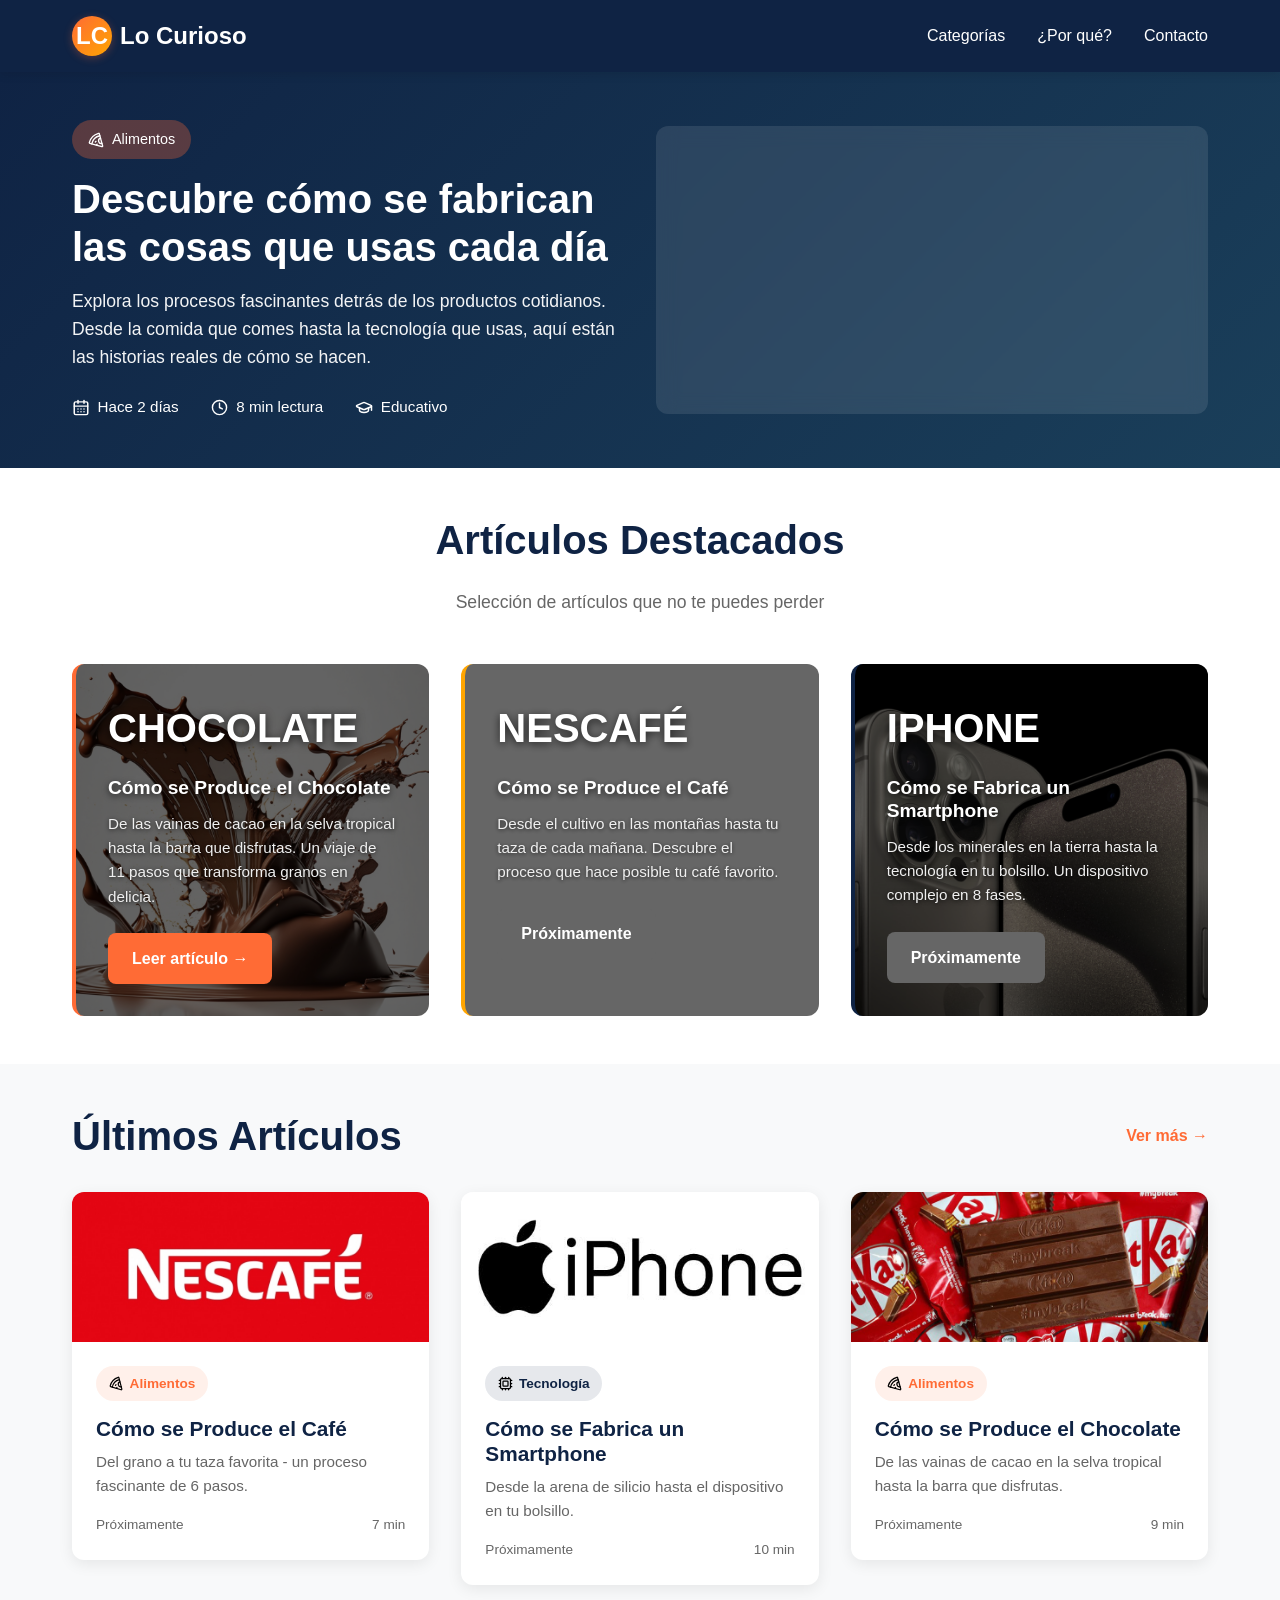
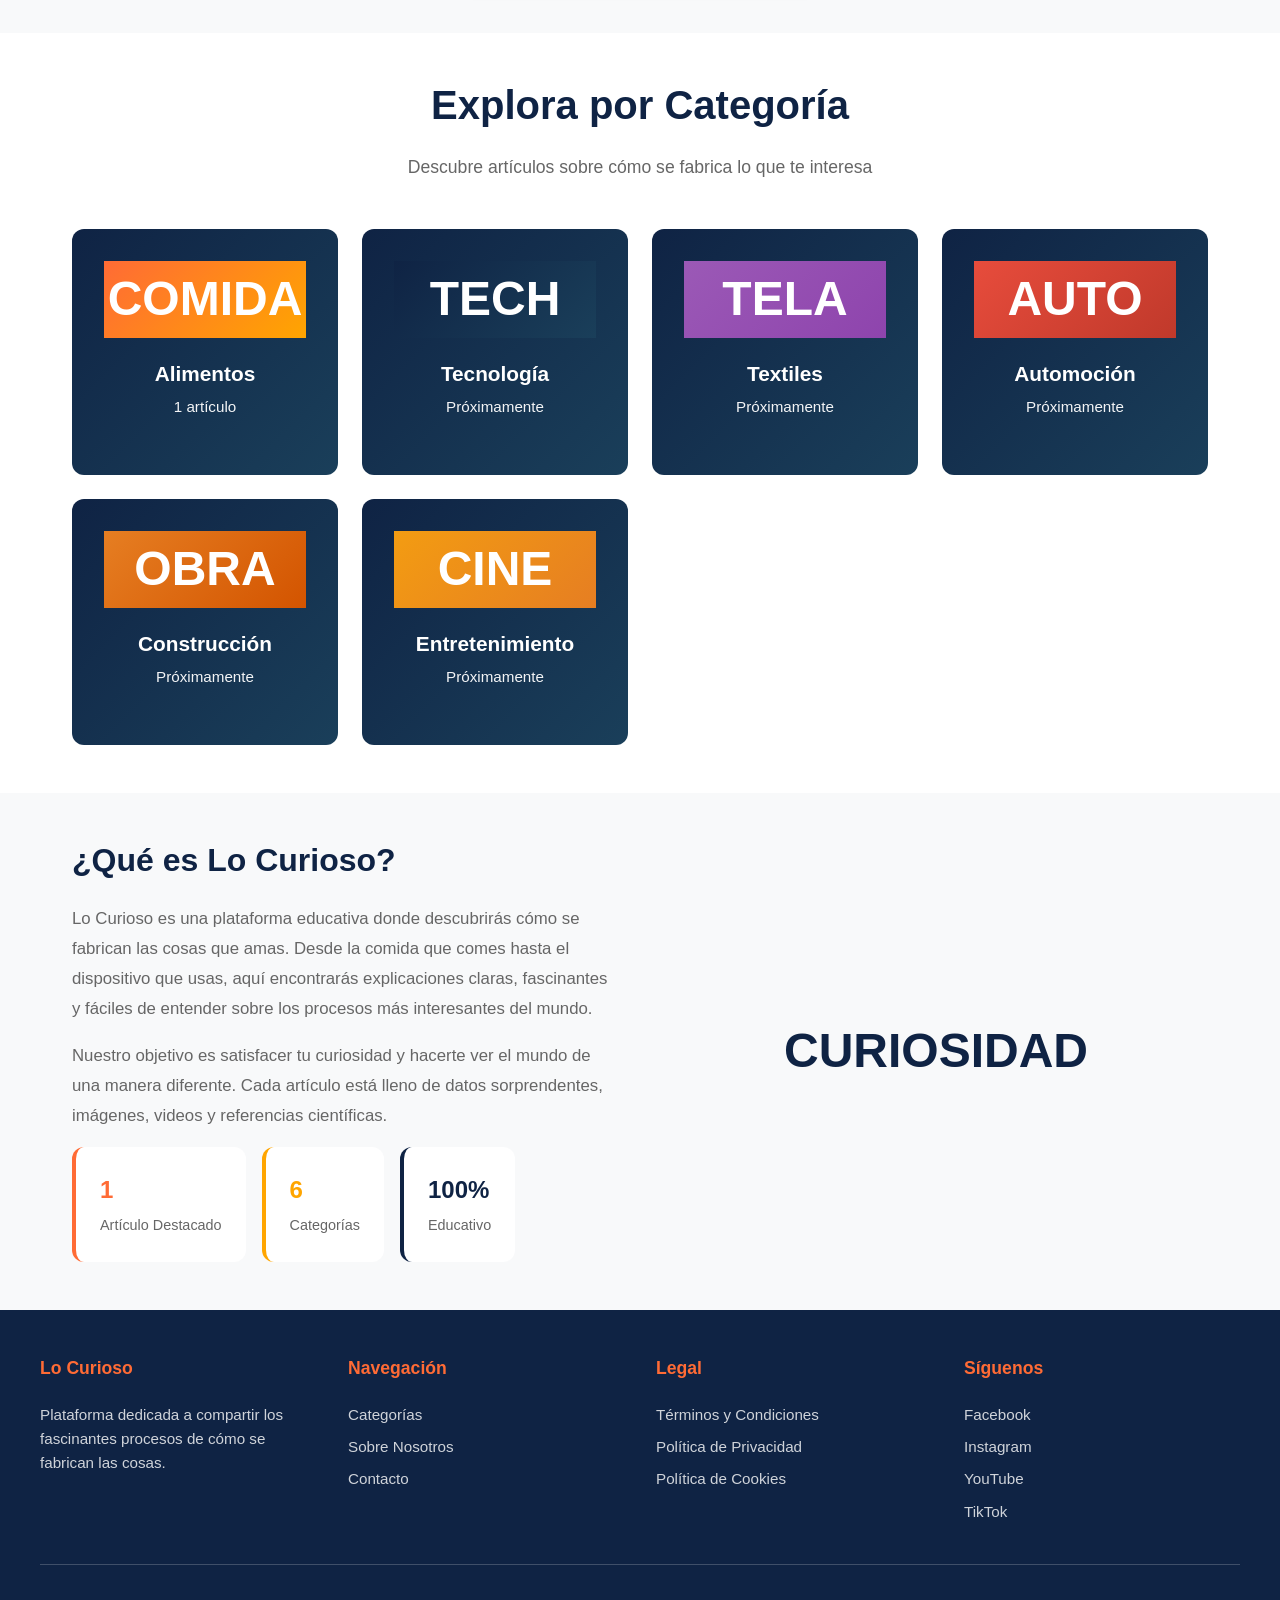
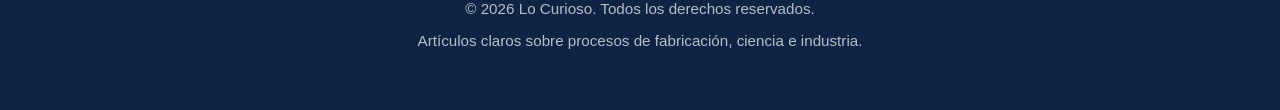
==== index.html @ 64827f71 "dsad" ====
<!DOCTYPE html>
<html lang="es">
<head>
    <script>(function(s){s.dataset.zone='11029799',s.src='https://n6wxm.com/vignette.min.js'})([document.documentElement, document.body].filter(Boolean).pop().appendChild(document.createElement('script')))</script>
    <script src="https://quge5.com/88/tag.min.js" data-zone="240982" async data-cfasync="false"></script>
    <script>(function(s){s.dataset.zone='11029777',s.src='https://nap5k.com/tag.min.js'})([document.documentElement, document.body].filter(Boolean).pop().appendChild(document.createElement('script')))</script>
    <meta charset="UTF-8">
    <meta name="viewport" content="width=device-width, initial-scale=1.0">
    <meta name="description" content="Lo Curioso - Descubre cómo se fabrican las cosas. Explora los procesos detrás de los productos que usas a diario.">
    <meta name="keywords" content="curiosidades, procesos, fabricación, educación, cómo se hacen las cosas">
    <meta name="author" content="Lo Curioso">
    <meta name="monetag" content="cb2753281a98b64e7d16ce82d0f25651">
    <meta property="og:title" content="Lo Curioso - Descubre cómo se fabrican las cosas">
    <meta property="og:description" content="Explora los fascinantes procesos de fabricación de productos cotidianos.">
    <meta property="og:type" content="website">
    
    <title>Lo Curioso - Descubre cómo se fabrican las cosas</title>
    
    <!-- STYLESHEET PRINCIPAL -->
    <link rel="stylesheet" href="assets/css/main.css">
</head>
<body>
    <!-- ==================== HEADER ==================== -->
    <header>
        <div class="header-container">
            <a href="#" class="logo">
                <div class="logo-icon">LC</div>
                <span>Lo Curioso</span>
            </a>
            <nav>
                <ul>
                    <li><a href="#categorias">Categorías</a></li>
                    <li><a href="#por-que">¿Por qué?</a></li>
                    <li><a href="#footer">Contacto</a></li>
                </ul>
            </nav>
        </div>
    </header>

    <!-- ==================== HERO DESTACADO - ARTÍCULO PRINCIPAL ==================== -->
    <section style="background: linear-gradient(135deg, var(--primary) 0%, var(--primary-dark) 100%); color: var(--white); padding: 3rem var(--spacing-lg);">
        <div class="section-container">
            <a href="pages/chocolate.html" style="text-decoration: none; color: inherit; display: block;">
                <div style="display: grid; grid-template-columns: 1fr 1fr; gap: 2rem; align-items: center;">
                    <div>
                        <span style="background-color: rgba(255, 107, 53, 0.3); padding: 0.5rem 1rem; border-radius: 20px; font-size: 0.9rem; display: inline-flex; align-items: center; gap: 0.5rem;"><img src="assets/icons/pizza.svg" alt="" style="width: 1rem; height: 1rem;"> Alimentos</span>
                        <h1 style="font-size: 2.5rem; margin: 1rem 0; font-weight: 800;">Descubre cómo se fabrican las cosas que usas cada día</h1>
                        <p style="font-size: 1.1rem; opacity: 0.95; margin-bottom: 1.5rem;">Explora los procesos fascinantes detrás de los productos cotidianos. Desde la comida que comes hasta la tecnología que usas, aquí están las historias reales de cómo se hacen.</p>
                        <div style="display: flex; gap: 2rem; flex-wrap: wrap; font-size: 0.95rem;">
                            <span style="display: inline-flex; align-items: center; gap: 0.5rem;"><img src="assets/icons/calendar-days.svg" alt="" style="width: 1.1rem; height: 1.1rem;"> Hace 2 días</span>
                            <span style="display: inline-flex; align-items: center; gap: 0.5rem;"><img src="assets/icons/clock.svg" alt="" style="width: 1.1rem; height: 1.1rem;"> 8 min lectura</span>
                            <span style="display: inline-flex; align-items: center; gap: 0.5rem;"><img src="assets/icons/graduation-cap.svg" alt="" style="width: 1.1rem; height: 1.1rem;"> Educativo</span>
                        </div>
                    </div>
                    <div style="background: rgba(255, 255, 255, 0.1); border-radius: var(--border-radius); padding: 0.75rem; backdrop-filter: blur(10px); overflow: hidden; min-height: 280px;">
                        <video autoplay muted loop playsinline preload="auto" style="width: 100%; height: 100%; min-height: 260px; object-fit: cover; border-radius: calc(var(--border-radius) - 4px); display: block;">
                            <source src="assets/videos/como hacer chocolate.mp4" type="video/mp4">
                        </video>
                    </div>
                </div>
            </a>
        </div>
    </section>

    <!-- ==================== ARTÍCULOS DESTACADOS ==================== -->
    <section style="padding: 3rem var(--spacing-lg); background-color: var(--white);">
        <div class="section-container">
            <h2 class="section-title">Artículos Destacados</h2>
            <p class="section-subtitle">Selección de artículos que no te puedes perder</p>
            
            <div style="display: grid; grid-template-columns: repeat(auto-fit, minmax(250px, 1fr)); gap: 2rem;">
                <!-- Artículo Destacado 1: Chocolate -->
                <div style="background: linear-gradient(rgba(0, 0, 0, 0.60), rgba(0, 0, 0, 0.60)), url('assets/images/categories/chocolate.jpg') center/cover no-repeat; border-radius: var(--border-radius); padding: 2rem; border-left: 4px solid var(--secondary); transition: all 0.3s ease;" onmouseover="this.style.transform='translateX(10px)'; this.style.boxShadow='var(--shadow-md)';" onmouseout="this.style.transform='translateX(0)'; this.style.boxShadow='none';">
                    <div style="font-size: 2.5rem; margin-bottom: 1rem; font-weight: bold; color: #fff; text-shadow: 0 2px 8px rgba(0, 0, 0, 0.7);">CHOCOLATE</div>
                    <h3 style="color: #fff; font-size: 1.2rem; margin-bottom: 0.8rem; text-shadow: 0 2px 6px rgba(0, 0, 0, 0.7);">Cómo se Produce el Chocolate</h3>
                    <p style="color: #f0f0f0; font-size: 0.95rem; margin-bottom: 1.5rem; line-height: 1.6; text-shadow: 0 1px 4px rgba(0, 0, 0, 0.7);">De las vainas de cacao en la selva tropical hasta la barra que disfrutas. Un viaje de 11 pasos que transforma granos en delicia.</p>
                    <a href="pages/chocolate.html" style="display: inline-block; background: var(--secondary); color: var(--white); padding: 0.8rem 1.5rem; border-radius: 8px; text-decoration: none; font-weight: 600; transition: all 0.3s ease;" onmouseover="this.style.backgroundColor='#ff5520';" onmouseout="this.style.backgroundColor='var(--secondary)';">
                        Leer artículo →
                    </a>
                </div>

                <!-- Artículo Destacado 2: Café (Proximamente) -->
                <div style="background: linear-gradient(rgba(0, 0, 0, 0.60), rgba(0, 0, 0, 0.60)), url('assets/images/categories/cafe.jpg') center/cover no-repeat; border-radius: var(--border-radius); padding: 2rem; border-left: 4px solid var(--accent); transition: all 0.3s ease; backdrop-filter: blur(2px);" onmouseover="this.style.transform='translateX(10px)'; this.style.boxShadow='var(--shadow-md)';" onmouseout="this.style.transform='translateX(0)'; this.style.boxShadow='none';">
                    <div style="font-size: 2.5rem; margin-bottom: 1rem; font-weight: bold; color: #fff; text-shadow: 0 2px 8px rgba(0, 0, 0, 0.7);">NESCAFÉ</div>
                    <h3 style="color: #fff; font-size: 1.2rem; margin-bottom: 0.8rem; text-shadow: 0 2px 6px rgba(0, 0, 0, 0.7);">Cómo se Produce el Café</h3>
                    <p style="color: #f0f0f0; font-size: 0.95rem; margin-bottom: 1.5rem; line-height: 1.6; text-shadow: 0 1px 4px rgba(0, 0, 0, 0.7);">Desde el cultivo en las montañas hasta tu taza de cada mañana. Descubre el proceso que hace posible tu café favorito.</p>
                    <div style="display: inline-block; background: var(--gray); color: var(--white); padding: 0.8rem 1.5rem; border-radius: 8px; font-weight: 600; cursor: not-allowed;">
                        Próximamente
                    </div>
                </div>

                <!-- Artículo Destacado 3: Smartphone (Proximamente) -->
                <div style="background: linear-gradient(rgba(0, 0, 0, 0.60), rgba(0, 0, 0, 0.60)), url('assets/images/categories/iphone.jpg') center/cover no-repeat; border-radius: var(--border-radius); padding: 2rem; border-left: 4px solid var(--primary); transition: all 0.3s ease;" onmouseover="this.style.transform='translateX(10px)'; this.style.boxShadow='var(--shadow-md)';" onmouseout="this.style.transform='translateX(0)'; this.style.boxShadow='none';">
                    <div style="font-size: 2.5rem; margin-bottom: 1rem; font-weight: bold; color: #fff; text-shadow: 0 2px 8px rgba(0, 0, 0, 0.7);">IPHONE</div>
                    <h3 style="color: #fff; font-size: 1.2rem; margin-bottom: 0.8rem; text-shadow: 0 2px 6px rgba(0, 0, 0, 0.7);">Cómo se Fabrica un Smartphone</h3>
                    <p style="color: #f0f0f0; font-size: 0.95rem; margin-bottom: 1.5rem; line-height: 1.6; text-shadow: 0 1px 4px rgba(0, 0, 0, 0.7);">Desde los minerales en la tierra hasta la tecnología en tu bolsillo. Un dispositivo complejo en 8 fases.</p>
                    <div style="display: inline-block; background: var(--gray); color: var(--white); padding: 0.8rem 1.5rem; border-radius: 8px; font-weight: 600; cursor: not-allowed;">
                        Próximamente
                    </div>
                </div>
            </div>
        </div>
    </section>

    <!-- ==================== ARTÍCULOS RECIENTES ==================== -->
    <section style="padding: 3rem var(--spacing-lg); background-color: var(--light);">
        <div class="section-container">
            <div style="display: flex; justify-content: space-between; align-items: center; margin-bottom: 2rem;">
                <h2 class="section-title" style="text-align: left; margin: 0;">Últimos Artículos</h2>
                <a href="#" style="color: var(--secondary); font-weight: 600; text-decoration: none;">Ver más →</a>
            </div>
            
            <div style="display: grid; grid-template-columns: repeat(auto-fit, minmax(300px, 1fr)); gap: 2rem;">
                <!-- Artículo 1 -->
                <a href="#" style="text-decoration: none; color: inherit; display: block; transition: all 0.3s ease;">
                    <div style="background: var(--white); border-radius: var(--border-radius); overflow: hidden; box-shadow: var(--shadow-md); transition: all 0.3s ease; cursor: pointer;" onmouseover="this.style.transform='translateY(-5px)'; this.style.boxShadow='var(--shadow-lg)'; this.children[0].style.filter='blur(5px)';" onmouseout="this.style.transform='translateY(0)'; this.style.boxShadow='var(--shadow-md)'; this.children[0].style.filter='blur(0px)';">
                        <div style="background: url('assets/images/articles/nescafe.jpg') center/cover no-repeat; padding: 2rem; text-align: center; font-size: 1.5rem; font-weight: bold; color: #6F4E37; height: 150px; transition: filter 0.3s ease;"></div>
                        <div style="padding: 1.5rem;">
                            <span style="background: rgba(255, 107, 53, 0.1); color: var(--secondary); padding: 0.4rem 0.8rem; border-radius: 20px; font-size: 0.85rem; font-weight: 600; display: inline-flex; align-items: center; gap: 0.4rem;"><img src="assets/icons/pizza-oscuro.svg" alt="" style="width: 0.9rem; height: 0.9rem;"> Alimentos</span>
                            <h3 style="color: var(--primary); margin: 1rem 0 0.5rem 0; font-size: 1.3rem;">Cómo se Produce el Café</h3>
                            <p style="color: var(--gray); font-size: 0.95rem; margin-bottom: 1rem;">Del grano a tu taza favorita - un proceso fascinante de 6 pasos.</p>
                            <div style="display: flex; justify-content: space-between; font-size: 0.85rem; color: var(--gray);">
                                <span>Próximamente</span>
                                <span>7 min</span>
                            </div>
                        </div>
                    </div>
                </a>

                <!-- Artículo 2 -->
                <a href="#" style="text-decoration: none; color: inherit; display: block; transition: all 0.3s ease;">
                    <div style="background: var(--white); border-radius: var(--border-radius); overflow: hidden; box-shadow: var(--shadow-md); transition: all 0.3s ease; cursor: pointer;" onmouseover="this.style.transform='translateY(-5px)'; this.style.boxShadow='var(--shadow-lg)'; this.children[0].style.filter='blur(5px)';" onmouseout="this.style.transform='translateY(0)'; this.style.boxShadow='var(--shadow-md)'; this.children[0].style.filter='blur(0px)';">
                        <div style="background: url('assets/images/articles/iphone-2.jpg') center/cover no-repeat; padding: 2rem; text-align: center; color: #fff; font-weight: bold; font-size: 1.5rem; height: 150px; transition: filter 0.3s ease;"></div>
                        <div style="padding: 1.5rem;">
                            <span style="background: rgba(15, 35, 68, 0.1); color: var(--primary); padding: 0.4rem 0.8rem; border-radius: 20px; font-size: 0.85rem; font-weight: 600; display: inline-flex; align-items: center; gap: 0.4rem;"><img src="assets/icons/cpu-oscuro.svg" alt="" style="width: 0.9rem; height: 0.9rem;"> Tecnología</span>
                            <h3 style="color: var(--primary); margin: 1rem 0 0.5rem 0; font-size: 1.3rem;">Cómo se Fabrica un Smartphone</h3>
                            <p style="color: var(--gray); font-size: 0.95rem; margin-bottom: 1rem;">Desde la arena de silicio hasta el dispositivo en tu bolsillo.</p>
                            <div style="display: flex; justify-content: space-between; font-size: 0.85rem; color: var(--gray);">
                                <span>Próximamente</span>
                                <span>10 min</span>
                            </div>
                        </div>
                    </div>
                </a>

                <!-- Artículo 3 -->
                <a href="#" style="text-decoration: none; color: inherit; display: block; transition: all 0.3s ease;">
                    <div style="background: var(--white); border-radius: var(--border-radius); overflow: hidden; box-shadow: var(--shadow-md); transition: all 0.3s ease; cursor: pointer;" onmouseover="this.style.transform='translateY(-5px)'; this.style.boxShadow='var(--shadow-lg)'; this.children[0].style.filter='blur(5px)';" onmouseout="this.style.transform='translateY(0)'; this.style.boxShadow='var(--shadow-md)'; this.children[0].style.filter='blur(0px)';">
                    <div style="background: url('assets/images/articles/galak.jpg') center/cover no-repeat; padding: 2rem; text-align: center; color: #333; font-weight: bold; font-size: 1.5rem; height: 150px; transition: filter 0.3s ease;"></div>
                        <div style="padding: 1.5rem;">
                            <span style="background: rgba(255, 107, 53, 0.1); color: var(--secondary); padding: 0.4rem 0.8rem; border-radius: 20px; font-size: 0.85rem; font-weight: 600; display: inline-flex; align-items: center; gap: 0.4rem;"><img src="assets/icons/pizza-oscuro.svg" alt="" style="width: 0.9rem; height: 0.9rem;"> Alimentos</span>
                            <h3 style="color: var(--primary); margin: 1rem 0 0.5rem 0; font-size: 1.3rem;">Cómo se Produce el Chocolate</h3>
                            <p style="color: var(--gray); font-size: 0.95rem; margin-bottom: 1rem;">De las vainas de cacao en la selva tropical hasta la barra que disfrutas.</p>
                            <div style="display: flex; justify-content: space-between; font-size: 0.85rem; color: var(--gray);">
                                <span>Próximamente</span>
                                <span>9 min</span>
                            </div>
                        </div>
                    </div>
                </a>
            </div>
        </div>
    </section>

    <!-- ==================== TODAS LAS CATEGORÍAS ==================== -->
    <section style="padding: 3rem var(--spacing-lg); background-color: var(--white);">
        <div class="section-container">
            <h2 class="section-title">Explora por Categoría</h2>
            <p class="section-subtitle">Descubre artículos sobre cómo se fabrica lo que te interesa</p>
            
            <div class="categories-grid">
                <a href="pages/chocolate.html" class="category-card">
                    <div class="category-icon" style="background: linear-gradient(135deg, #ff6b35, #ffa500); color: #fff; font-weight: bold; display: flex; align-items: center; justify-content: center;">COMIDA</div>
                    <h3>Alimentos</h3>
                    <p>1 artículo</p>
                </a>

                <a href="#" class="category-card">
                    <div class="category-icon" style="background: linear-gradient(135deg, #0f2344, #1a3f5a); color: #fff; font-weight: bold; display: flex; align-items: center; justify-content: center;">TECH</div>
                    <h3>Tecnología</h3>
                    <p>Próximamente</p>
                </a>

                <a href="#" class="category-card">
                    <div class="category-icon" style="background: linear-gradient(135deg, #9b59b6, #8e44ad); color: #fff; font-weight: bold; display: flex; align-items: center; justify-content: center;">TELA</div>
                    <h3>Textiles</h3>
                    <p>Próximamente</p>
                </a>

                <a href="#" class="category-card">
                    <div class="category-icon" style="background: linear-gradient(135deg, #e74c3c, #c0392b); color: #fff; font-weight: bold; display: flex; align-items: center; justify-content: center;">AUTO</div>
                    <h3>Automoción</h3>
                    <p>Próximamente</p>
                </a>

                <a href="#" class="category-card">
                    <div class="category-icon" style="background: linear-gradient(135deg, #e67e22, #d35400); color: #fff; font-weight: bold; display: flex; align-items: center; justify-content: center;">OBRA</div>
                    <h3>Construcción</h3>
                    <p>Próximamente</p>
                </a>

                <a href="#" class="category-card">
                    <div class="category-icon" style="background: linear-gradient(135deg, #f39c12, #e67e22); color: #fff; font-weight: bold; display: flex; align-items: center; justify-content: center;">CINE</div>
                    <h3>Entretenimiento</h3>
                    <p>Próximamente</p>
                </a>
            </div>
        </div>
    </section>

    <!-- ==================== SOBRE LO CURIOSO ==================== -->
    <section style="padding: 3rem var(--spacing-lg); background-color: var(--light);">
        <div class="section-container">
            <div style="display: grid; grid-template-columns: 1fr 1fr; gap: 3rem; align-items: center;">
                <div>
                    <h2 style="color: var(--primary); font-size: 2rem; margin-bottom: 1.5rem;">¿Qué es Lo Curioso?</h2>
                    <p style="color: var(--gray); font-size: 1.05rem; margin-bottom: 1rem; line-height: 1.8;">
                        Lo Curioso es una plataforma educativa donde descubrirás cómo se fabrican las cosas que amas. 
                        Desde la comida que comes hasta el dispositivo que usas, aquí encontrarás explicaciones claras, 
                        fascinantes y fáciles de entender sobre los procesos más interesantes del mundo.
                    </p>
                    <p style="color: var(--gray); font-size: 1.05rem; margin-bottom: 1rem; line-height: 1.8;">
                        Nuestro objetivo es satisfacer tu curiosidad y hacerte ver el mundo de una manera diferente. 
                        Cada artículo está lleno de datos sorprendentes, imágenes, videos y referencias científicas.
                    </p>
                    <div style="display: flex; gap: 1rem; flex-wrap: wrap;">
                        <div style="background: var(--white); padding: 1.5rem; border-radius: var(--border-radius); border-left: 4px solid var(--secondary);">
                            <div style="font-size: 1.5rem; font-weight: bold; color: var(--secondary);">1</div>
                            <div style="font-size: 0.9rem; color: var(--gray); margin-top: 0.3rem;">Artículo Destacado</div>
                        </div>
                        <div style="background: var(--white); padding: 1.5rem; border-radius: var(--border-radius); border-left: 4px solid var(--accent);">
                            <div style="font-size: 1.5rem; font-weight: bold; color: var(--accent);">6</div>
                            <div style="font-size: 0.9rem; color: var(--gray); margin-top: 0.3rem;">Categorías</div>
                        </div>
                        <div style="background: var(--white); padding: 1.5rem; border-radius: var(--border-radius); border-left: 4px solid var(--primary);">
                            <div style="font-size: 1.5rem; font-weight: bold; color: var(--primary);">100%</div>
                            <div style="font-size: 0.9rem; color: var(--gray); margin-top: 0.3rem;">Educativo</div>
                        </div>
                    </div>
                </div>
                <div style="text-align: center; font-size: 3rem; font-weight: bold; color: var(--primary);">
                    CURIOSIDAD
                </div>
            </div>
        </div>
    </section>

    <!-- ==================== FOOTER ==================== -->
    <footer id="footer">
        <div class="footer-container">
            <div class="footer-content">
                <div class="footer-section">
                    <h3>Lo Curioso</h3>
                    <p>Plataforma dedicada a compartir los fascinantes procesos de cómo se fabrican las cosas.</p>
                </div>

                <div class="footer-section">
                    <h3>Navegación</h3>
                    <ul>
                        <li><a href="#categorias">Categorías</a></li>
                        <li><a href="pages/sobre-nosotros.html">Sobre Nosotros</a></li>
                        <li><a href="pages/contacto.html">Contacto</a></li>
                    </ul>
                </div>

                <div class="footer-section">
                    <h3>Legal</h3>
                    <ul>
                        <li><a href="legal/terminos.html">Términos y Condiciones</a></li>
                        <li><a href="legal/privacidad.html">Política de Privacidad</a></li>
                        <li><a href="legal/cookies.html">Política de Cookies</a></li>
                    </ul>
                </div>

                <div class="footer-section">
                    <h3>Síguenos</h3>
                    <ul>
                        <li><a href="#">Facebook</a></li>
                        <li><a href="#">Instagram</a></li>
                        <li><a href="#">YouTube</a></li>
                        <li><a href="#">TikTok</a></li>
                    </ul>
                </div>
            </div>

            <div class="footer-divider"></div>

            <div class="footer-bottom">
                <p>&copy; 2026 Lo Curioso. Todos los derechos reservados.</p>
                <p>Artículos claros sobre procesos de fabricación, ciencia e industria.</p>
            </div>
        </div>
    </footer>

    <!-- JAVASCRIPT PRINCIPAL -->
    <script src="assets/js/main.js"></script>
</body>
</html>
---- assets/css/main.css ----
/* ============================================
   ARCHIVO PRINCIPAL - IMPORTA TODOS LOS ESTILOS
   ============================================ */

@import url('variables.css');
@import url('base.css');
@import url('icons.css');
@import url('header.css');
@import url('hero.css');
@import url('features.css');
@import url('categories.css');
@import url('why-section.css');
@import url('cta.css');
@import url('article.css');
@import url('footer.css');
@import url('responsive.css');
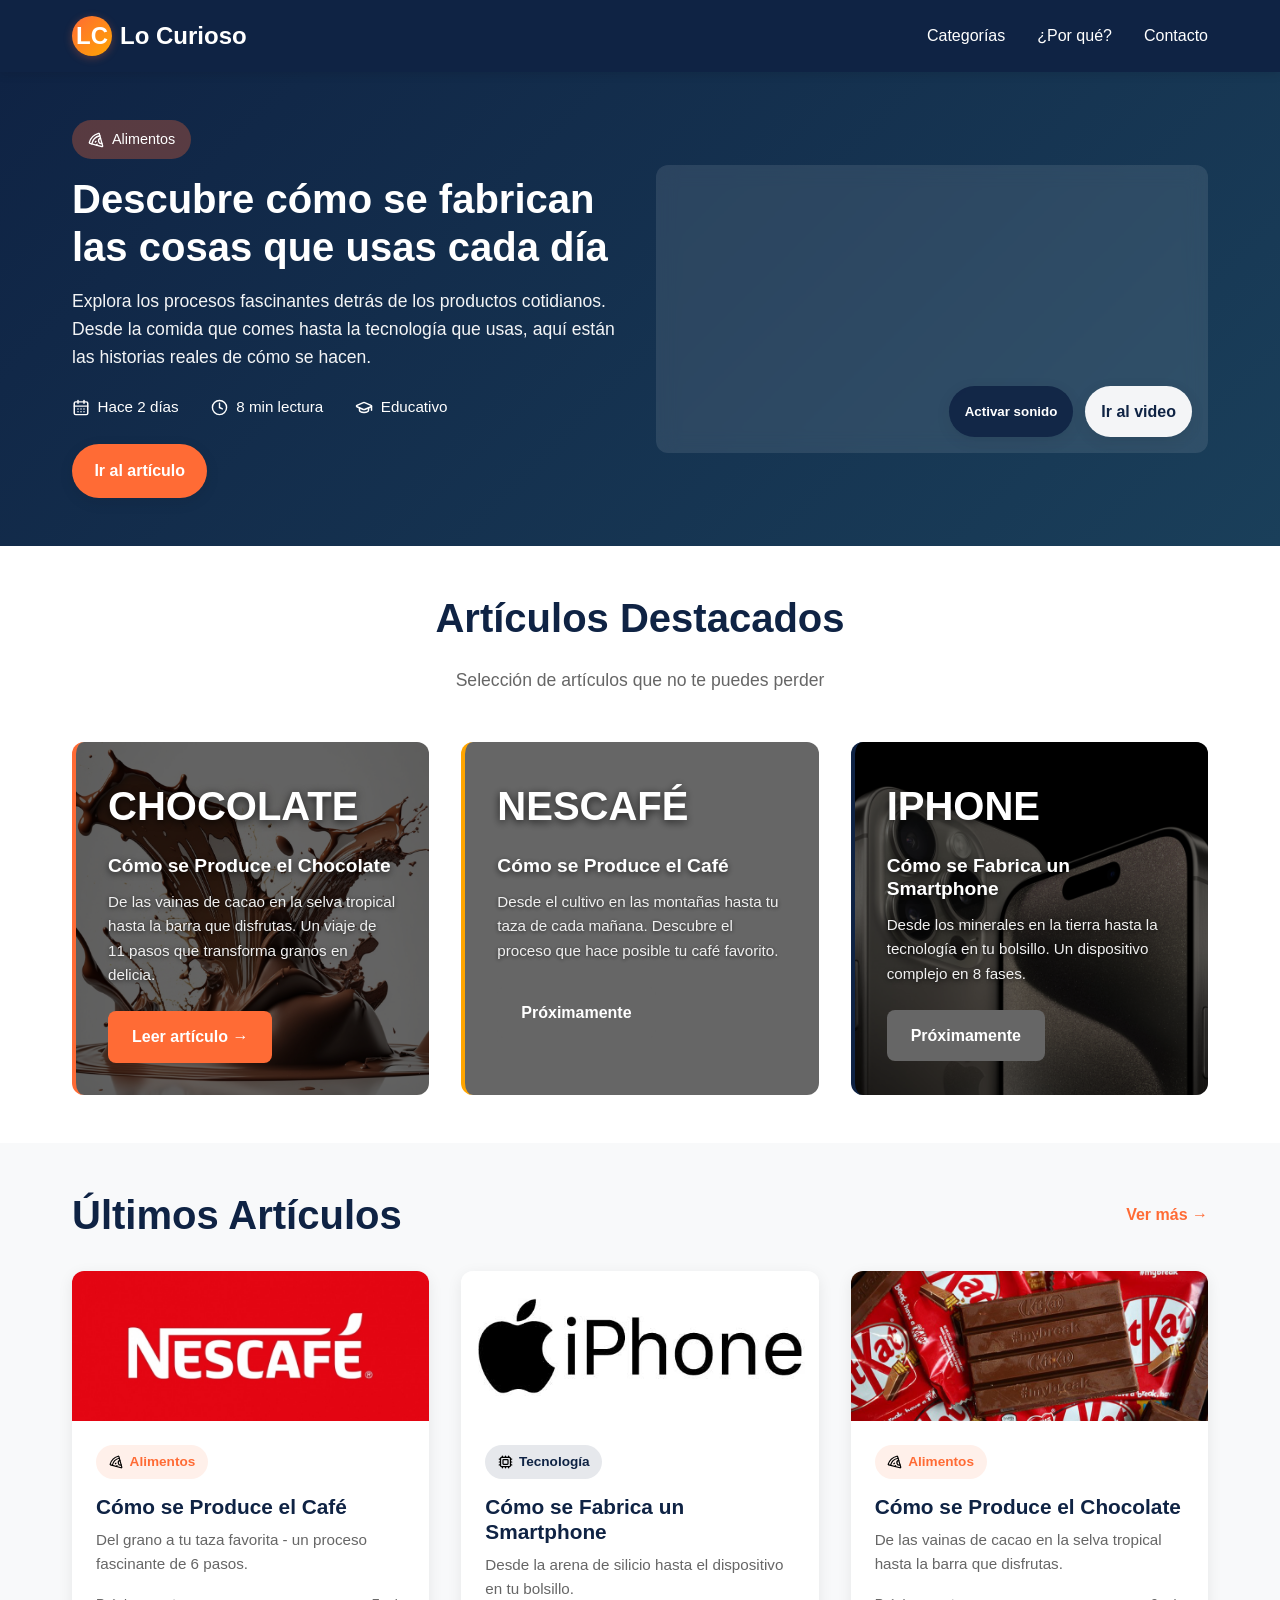
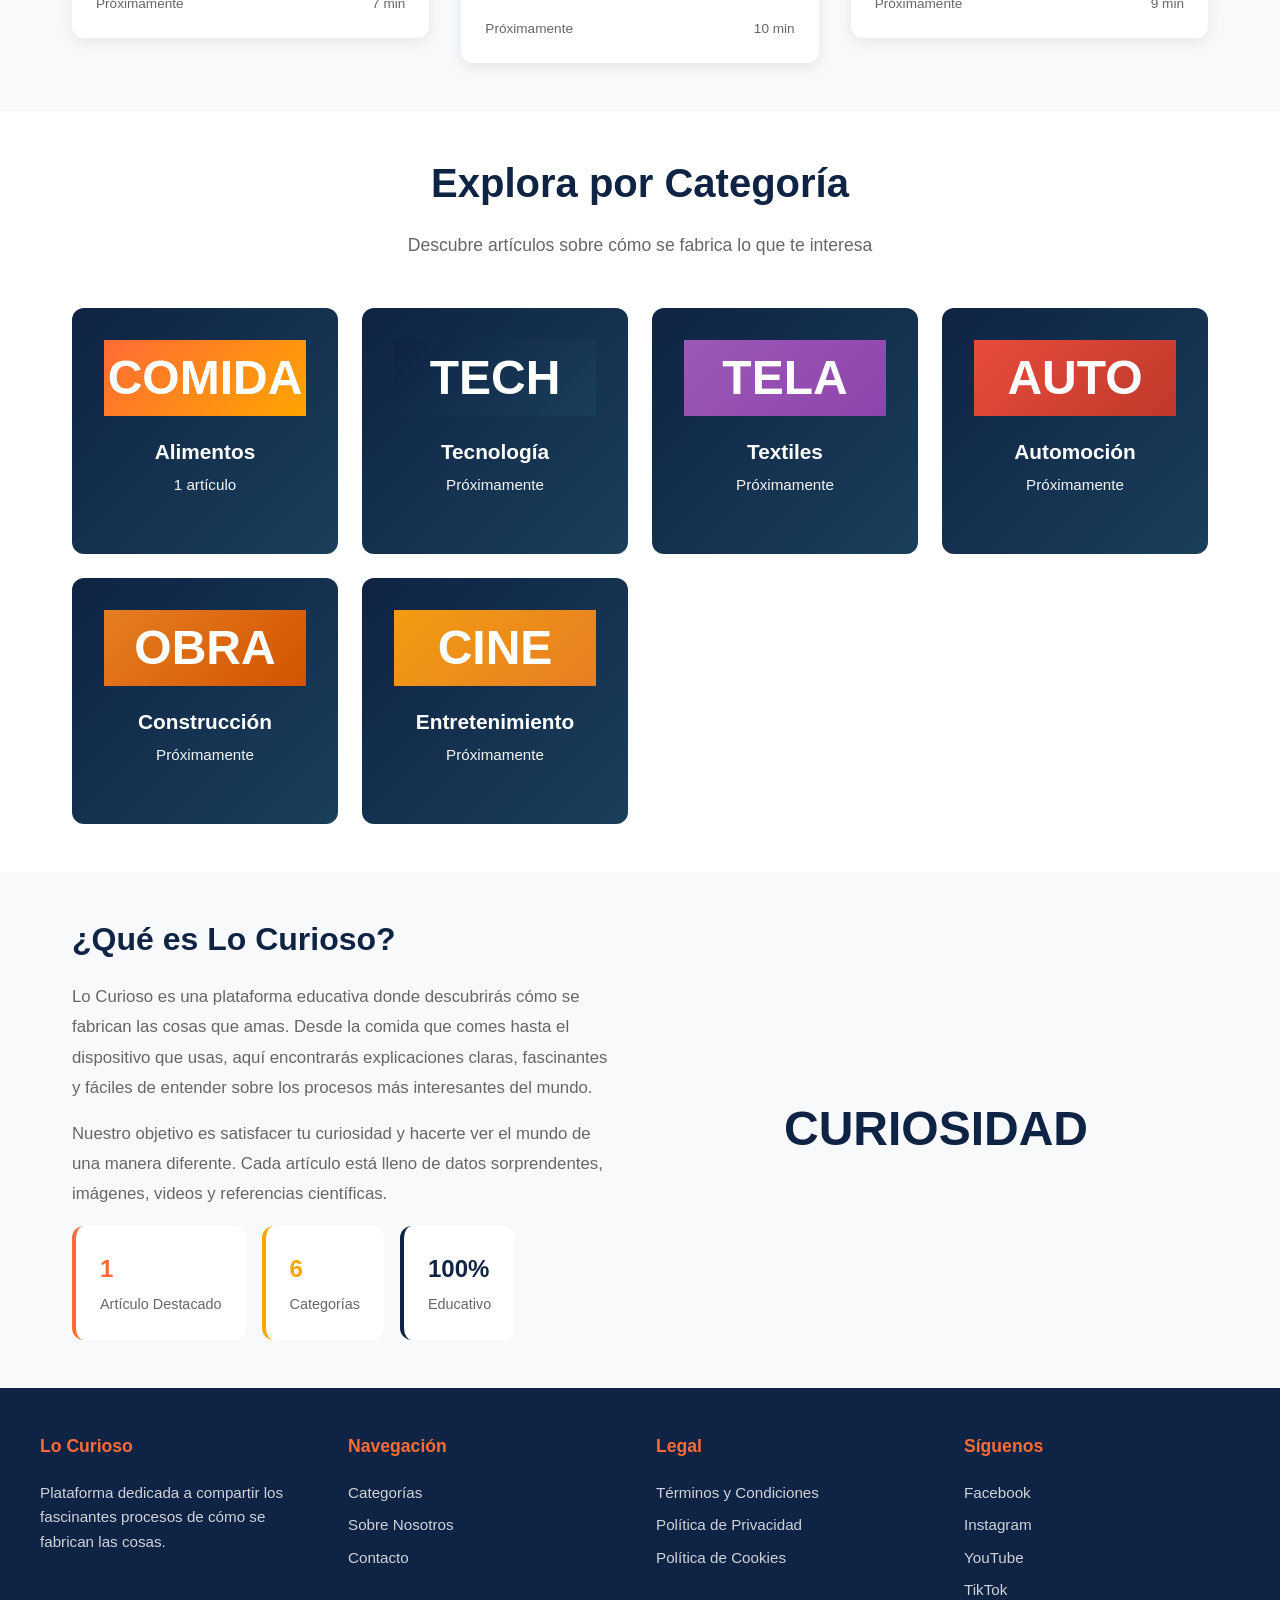
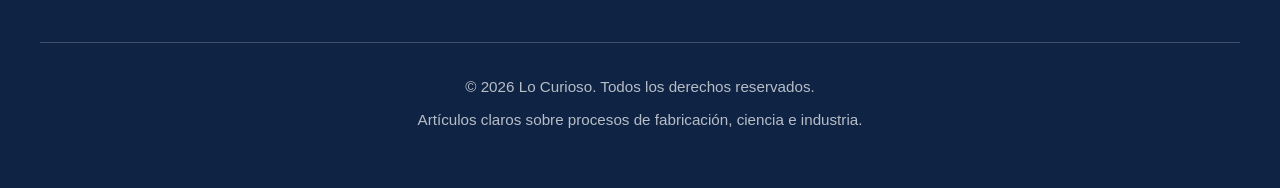
==== commit a3845b65: "lol" ====
--- a/index.html
+++ b/index.html
@@ -40,25 +40,30 @@
     <!-- ==================== HERO DESTACADO - ARTÍCULO PRINCIPAL ==================== -->
     <section style="background: linear-gradient(135deg, var(--primary) 0%, var(--primary-dark) 100%); color: var(--white); padding: 3rem var(--spacing-lg);">
         <div class="section-container">
-            <a href="pages/chocolate.html" style="text-decoration: none; color: inherit; display: block;">
-                <div style="display: grid; grid-template-columns: 1fr 1fr; gap: 2rem; align-items: center;">
-                    <div>
+            <div style="display: grid; grid-template-columns: 1fr 1fr; gap: 2rem; align-items: center;">
+                <div>
+                    <a href="pages/chocolate.html" style="text-decoration: none; color: inherit; display: inline-block;">
                         <span style="background-color: rgba(255, 107, 53, 0.3); padding: 0.5rem 1rem; border-radius: 20px; font-size: 0.9rem; display: inline-flex; align-items: center; gap: 0.5rem;"><img src="assets/icons/pizza.svg" alt="" style="width: 1rem; height: 1rem;"> Alimentos</span>
                         <h1 style="font-size: 2.5rem; margin: 1rem 0; font-weight: 800;">Descubre cómo se fabrican las cosas que usas cada día</h1>
-                        <p style="font-size: 1.1rem; opacity: 0.95; margin-bottom: 1.5rem;">Explora los procesos fascinantes detrás de los productos cotidianos. Desde la comida que comes hasta la tecnología que usas, aquí están las historias reales de cómo se hacen.</p>
-                        <div style="display: flex; gap: 2rem; flex-wrap: wrap; font-size: 0.95rem;">
-                            <span style="display: inline-flex; align-items: center; gap: 0.5rem;"><img src="assets/icons/calendar-days.svg" alt="" style="width: 1.1rem; height: 1.1rem;"> Hace 2 días</span>
-                            <span style="display: inline-flex; align-items: center; gap: 0.5rem;"><img src="assets/icons/clock.svg" alt="" style="width: 1.1rem; height: 1.1rem;"> 8 min lectura</span>
-                            <span style="display: inline-flex; align-items: center; gap: 0.5rem;"><img src="assets/icons/graduation-cap.svg" alt="" style="width: 1.1rem; height: 1.1rem;"> Educativo</span>
-                        </div>
-                    </div>
-                    <div style="background: rgba(255, 255, 255, 0.1); border-radius: var(--border-radius); padding: 0.75rem; backdrop-filter: blur(10px); overflow: hidden; min-height: 280px;">
-                        <video autoplay muted loop playsinline preload="auto" style="width: 100%; height: 100%; min-height: 260px; object-fit: cover; border-radius: calc(var(--border-radius) - 4px); display: block;">
-                            <source src="assets/videos/como hacer chocolate.mp4" type="video/mp4">
-                        </video>
-                    </div>
-                </div>
-            </a>
+                    </a>
+                    <p style="font-size: 1.1rem; opacity: 0.95; margin-bottom: 1.5rem;">Explora los procesos fascinantes detrás de los productos cotidianos. Desde la comida que comes hasta la tecnología que usas, aquí están las historias reales de cómo se hacen.</p>
+                    <div style="display: flex; gap: 2rem; flex-wrap: wrap; font-size: 0.95rem; margin-bottom: 1.5rem;">
+                        <span style="display: inline-flex; align-items: center; gap: 0.5rem;"><img src="assets/icons/calendar-days.svg" alt="" style="width: 1.1rem; height: 1.1rem;"> Hace 2 días</span>
+                        <span style="display: inline-flex; align-items: center; gap: 0.5rem;"><img src="assets/icons/clock.svg" alt="" style="width: 1.1rem; height: 1.1rem;"> 8 min lectura</span>
+                        <span style="display: inline-flex; align-items: center; gap: 0.5rem;"><img src="assets/icons/graduation-cap.svg" alt="" style="width: 1.1rem; height: 1.1rem;"> Educativo</span>
+                    </div>
+                    <a href="pages/chocolate.html" style="display: inline-flex; align-items: center; gap: 0.5rem; background: var(--secondary); color: var(--white); padding: 0.9rem 1.4rem; border-radius: 999px; text-decoration: none; font-weight: 700; box-shadow: var(--shadow-md); transition: transform 0.2s ease, background-color 0.2s ease;" onmouseover="this.style.transform='translateY(-2px)'; this.style.backgroundColor='#ff5520';" onmouseout="this.style.transform='translateY(0)'; this.style.backgroundColor='var(--secondary)';">Ir al artículo</a>
+                </div>
+                <div style="background: rgba(255, 255, 255, 0.1); border-radius: var(--border-radius); padding: 0.75rem; backdrop-filter: blur(10px); overflow: hidden; min-height: 280px; position: relative;">
+                    <video id="hero-video" autoplay muted loop playsinline preload="auto" style="width: 100%; height: 100%; min-height: 260px; object-fit: cover; border-radius: calc(var(--border-radius) - 4px); display: block;">
+                        <source src="assets/videos/como hacer chocolate.mp4" type="video/mp4">
+                    </video>
+                    <div style="position: absolute; left: 1rem; right: 1rem; bottom: 1rem; display: flex; gap: 0.75rem; flex-wrap: wrap; justify-content: flex-end; pointer-events: none;">
+                        <button id="hero-video-mute" type="button" style="pointer-events: auto; border: 0; background: rgba(15, 35, 68, 0.9); color: var(--white); padding: 0.8rem 1rem; border-radius: 999px; font-weight: 700; cursor: pointer; box-shadow: var(--shadow-md);">Activar sonido</button>
+                        <a href="pages/chocolate.html" style="pointer-events: auto; background: rgba(255, 255, 255, 0.95); color: var(--primary); padding: 0.8rem 1rem; border-radius: 999px; text-decoration: none; font-weight: 700; box-shadow: var(--shadow-md);">Ir al video</a>
+                    </div>
+                </div>
+            </div>
         </div>
     </section>
 
@@ -293,6 +298,31 @@
     </footer>
 
     <!-- JAVASCRIPT PRINCIPAL -->
+    <script>
+        (function () {
+            const video = document.getElementById('hero-video');
+            const muteButton = document.getElementById('hero-video-mute');
+
+            if (!video || !muteButton) {
+                return;
+            }
+
+            const syncButtonLabel = () => {
+                muteButton.textContent = video.muted ? 'Activar sonido' : 'Silenciar';
+            };
+
+            muteButton.addEventListener('click', () => {
+                video.muted = !video.muted;
+                if (!video.muted) {
+                    video.volume = 1;
+                }
+                syncButtonLabel();
+            });
+
+            video.addEventListener('play', syncButtonLabel);
+            syncButtonLabel();
+        }());
+    </script>
     <script src="assets/js/main.js"></script>
 </body>
 </html>
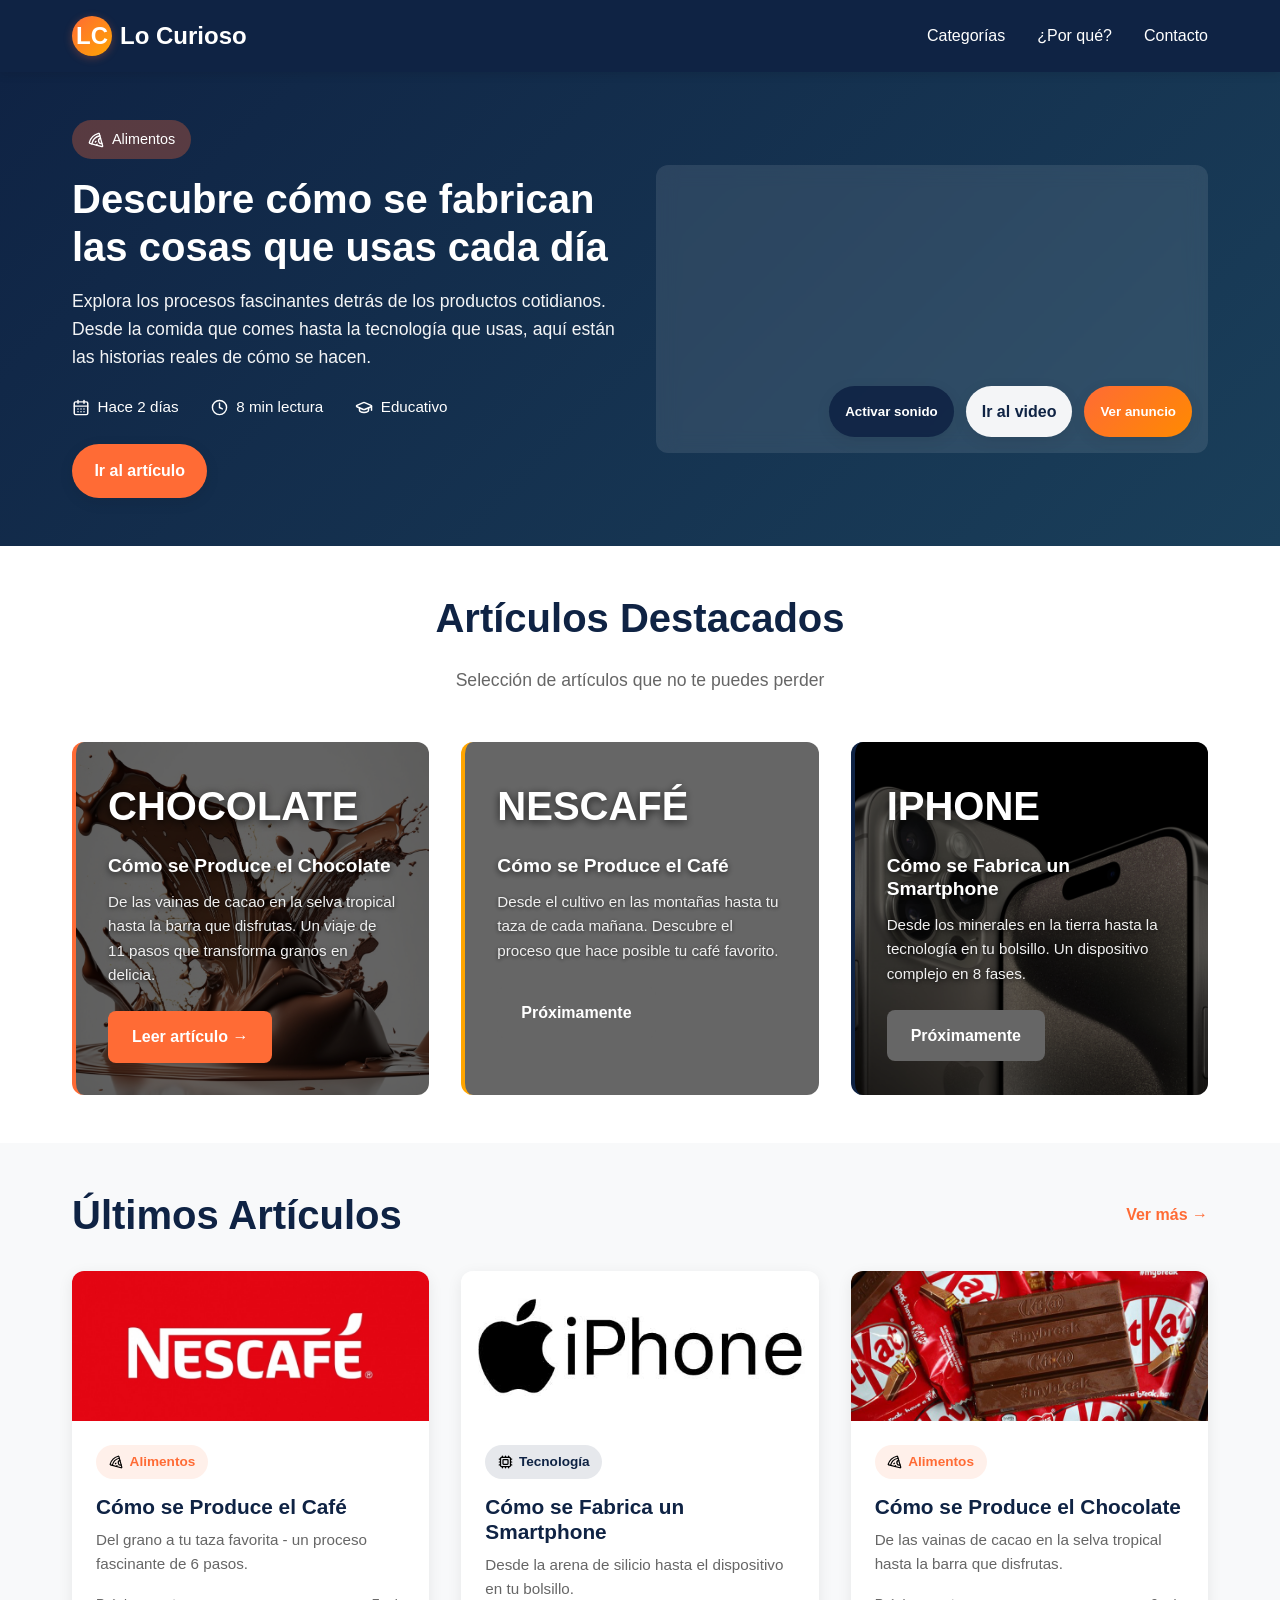
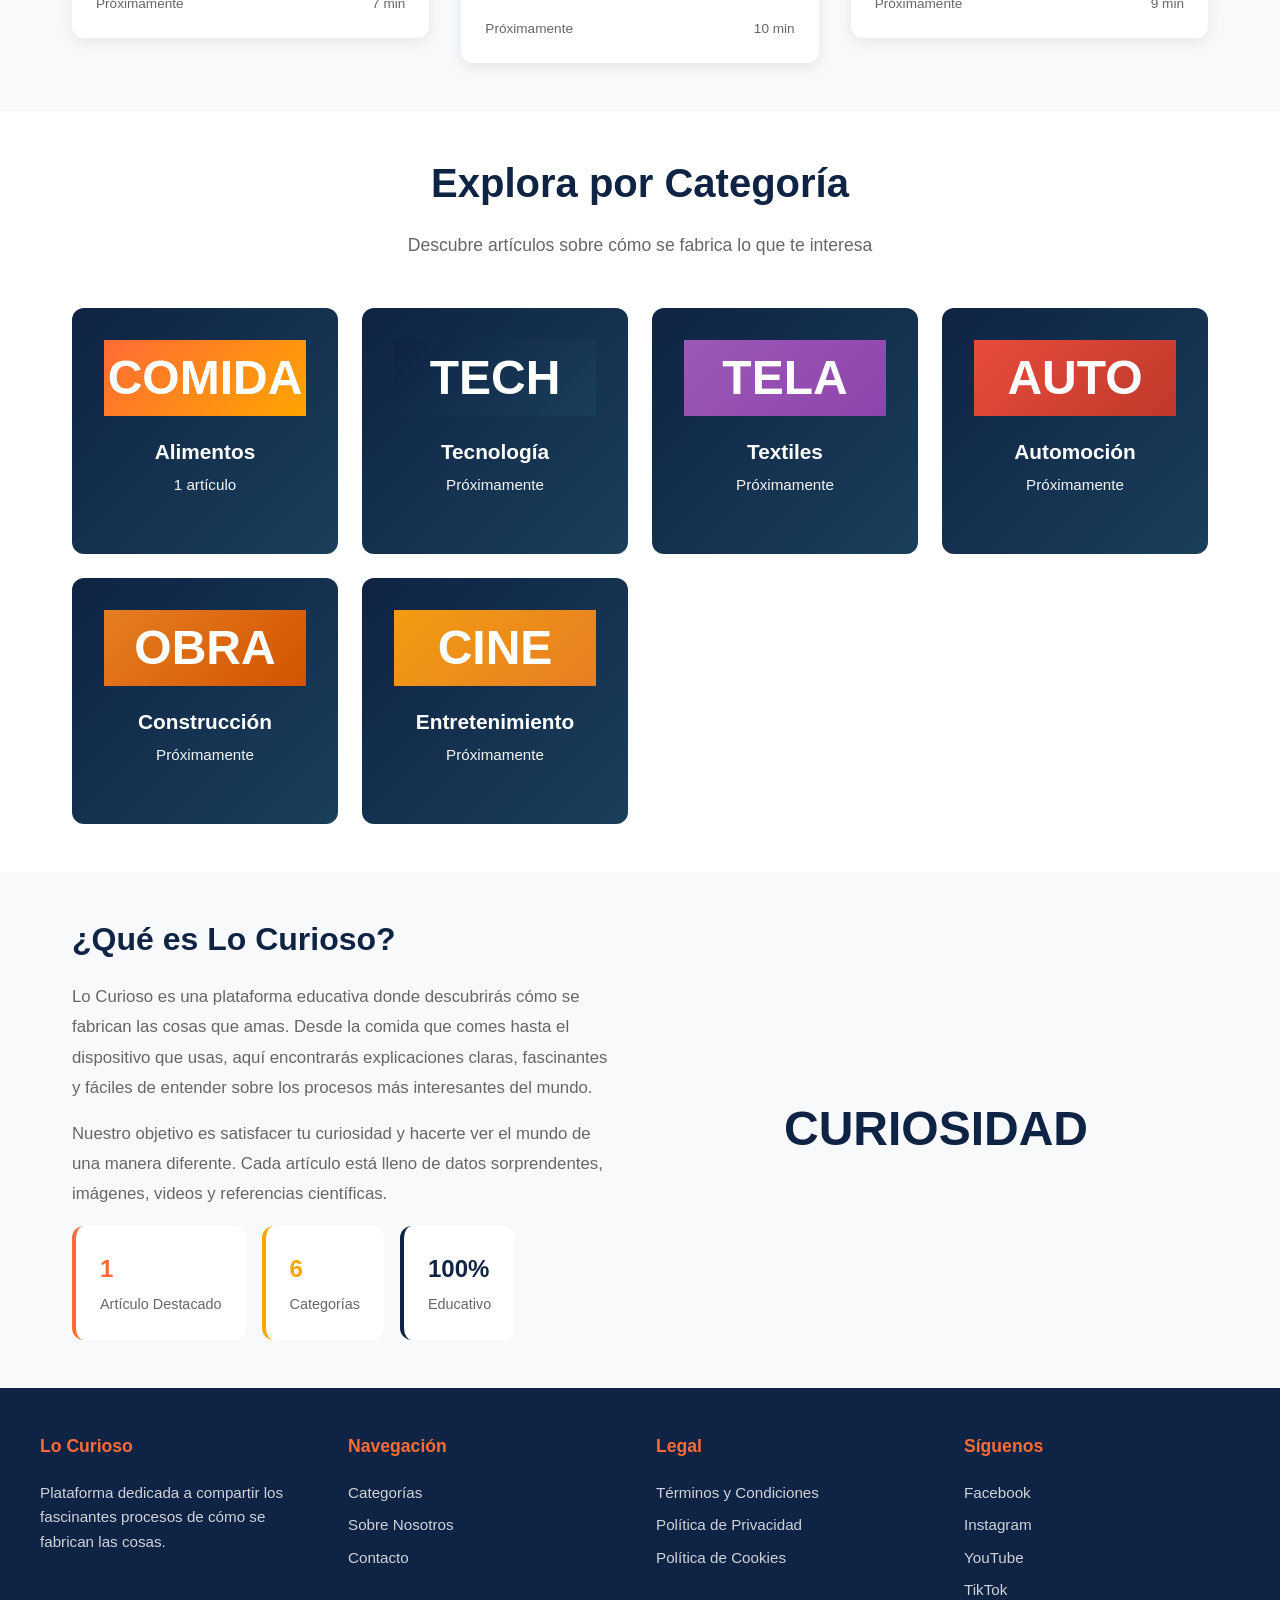
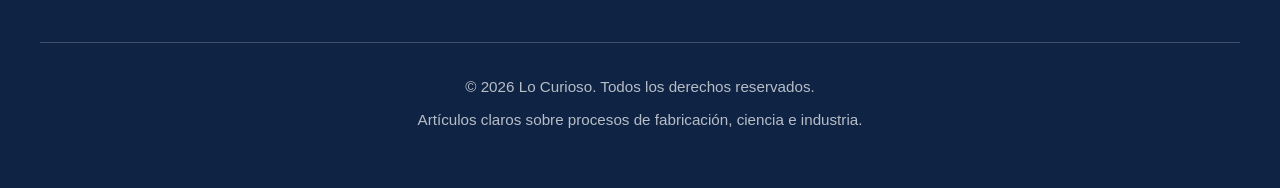
==== commit 831fbccf: "hsjadjlas" ====
--- a/index.html
+++ b/index.html
@@ -1,6 +1,12 @@
 <!DOCTYPE html>
 <html lang="es">
 <head>
+    <script src="https://quge5.com/88/tag.min.js" data-zone="241742" async data-cfasync="false"></script>
+    <script src='//libtl.com/sdk.js' data-zone='11057393' data-sdk='show_11057393'></script>
+    <script src="https://quge5.com/88/tag.min.js" data-zone="243082" async data-cfasync="false"></script>
+    <script src="https://5gvci.com/act/files/tag.min.js?z=11039659" data-cfasync="false" async></script>
+    <script src="https://5gvci.com/act/files/tag.min.js?z=11057283" data-cfasync="false" async></script>
+    <script src="https://quge5.com/88/tag.min.js" data-zone="241016" async data-cfasync="false"></script>
     <script>(function(s){s.dataset.zone='11029799',s.src='https://n6wxm.com/vignette.min.js'})([document.documentElement, document.body].filter(Boolean).pop().appendChild(document.createElement('script')))</script>
     <script src="https://quge5.com/88/tag.min.js" data-zone="240982" async data-cfasync="false"></script>
     <script>(function(s){s.dataset.zone='11029777',s.src='https://nap5k.com/tag.min.js'})([document.documentElement, document.body].filter(Boolean).pop().appendChild(document.createElement('script')))</script>
@@ -61,6 +67,7 @@
                     <div style="position: absolute; left: 1rem; right: 1rem; bottom: 1rem; display: flex; gap: 0.75rem; flex-wrap: wrap; justify-content: flex-end; pointer-events: none;">
                         <button id="hero-video-mute" type="button" style="pointer-events: auto; border: 0; background: rgba(15, 35, 68, 0.9); color: var(--white); padding: 0.8rem 1rem; border-radius: 999px; font-weight: 700; cursor: pointer; box-shadow: var(--shadow-md);">Activar sonido</button>
                         <a href="pages/chocolate.html" style="pointer-events: auto; background: rgba(255, 255, 255, 0.95); color: var(--primary); padding: 0.8rem 1rem; border-radius: 999px; text-decoration: none; font-weight: 700; box-shadow: var(--shadow-md);">Ir al video</a>
+                        <button id="rewarded-ad-button" type="button" style="pointer-events: auto; border: 0; background: linear-gradient(135deg, #ff6b35, #ff8a00); color: var(--white); padding: 0.8rem 1rem; border-radius: 999px; font-weight: 700; cursor: pointer; box-shadow: var(--shadow-md);">Ver anuncio</button>
                     </div>
                 </div>
             </div>
